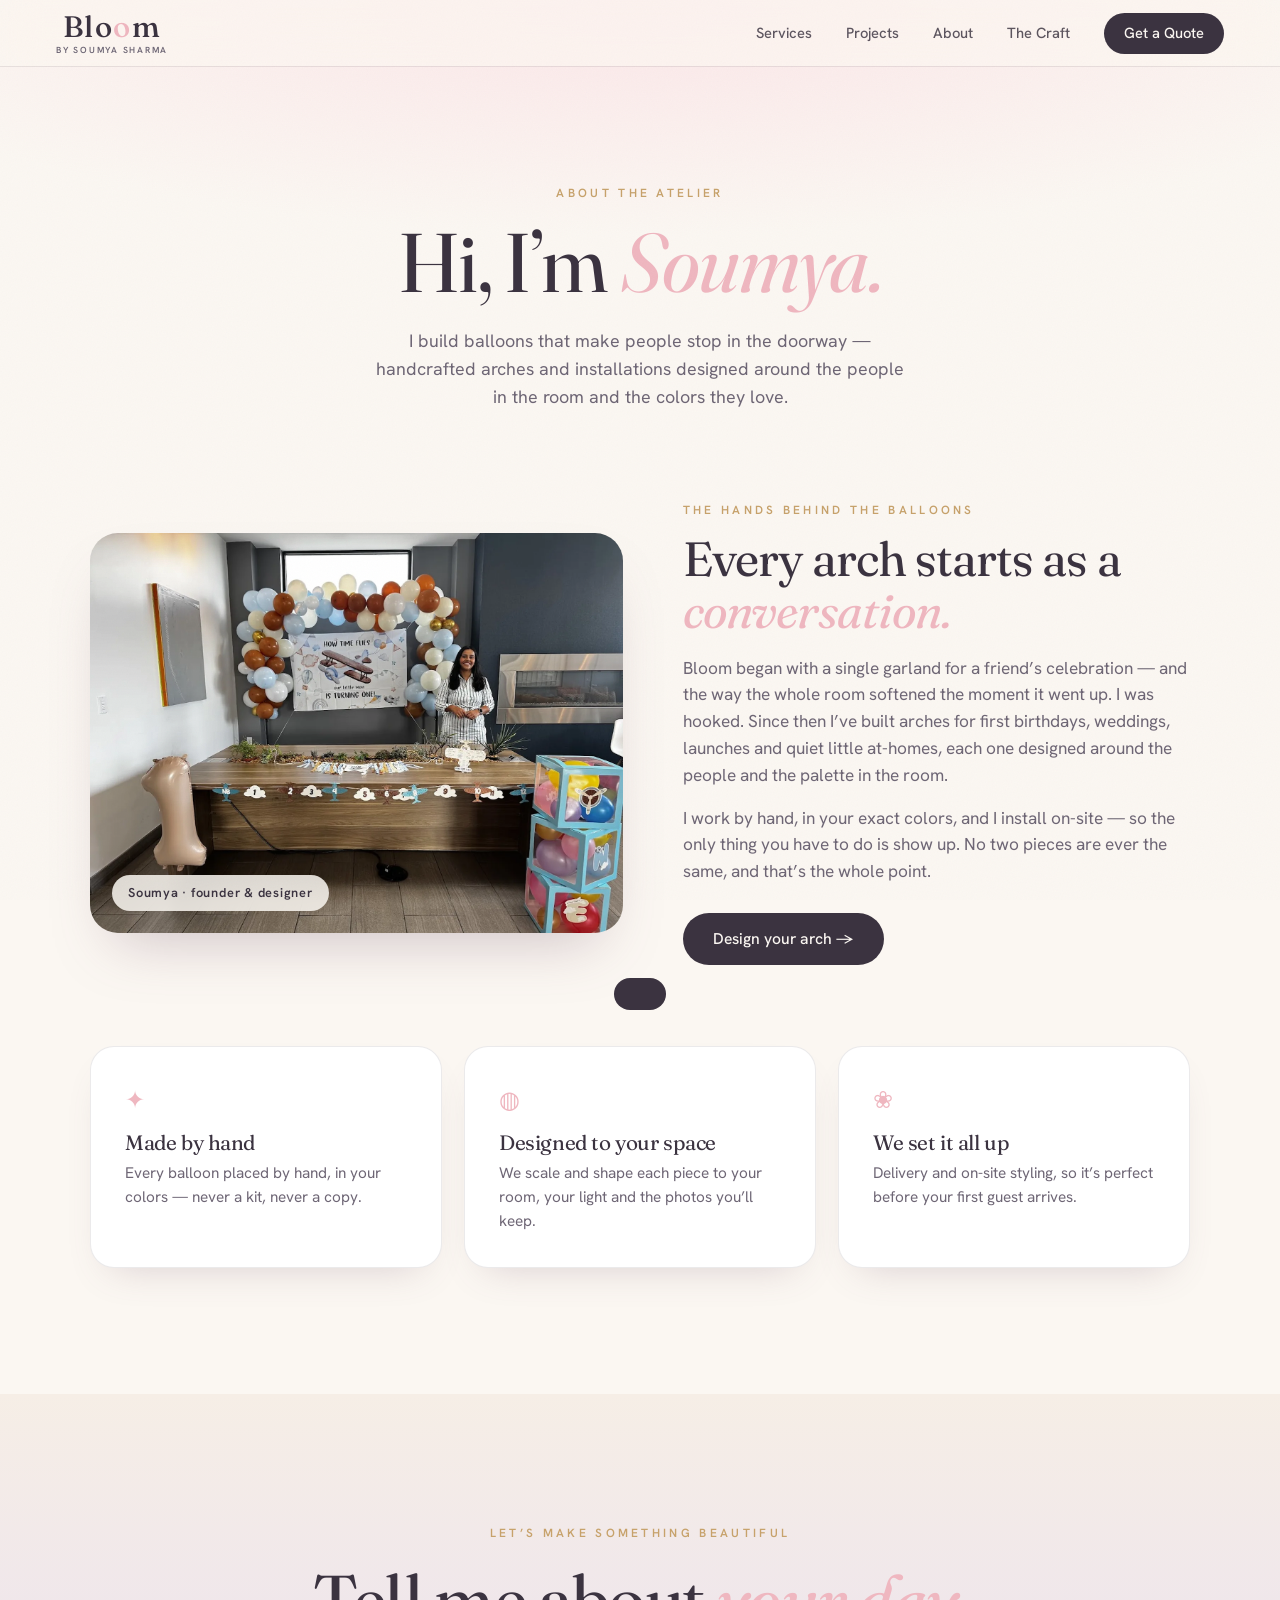
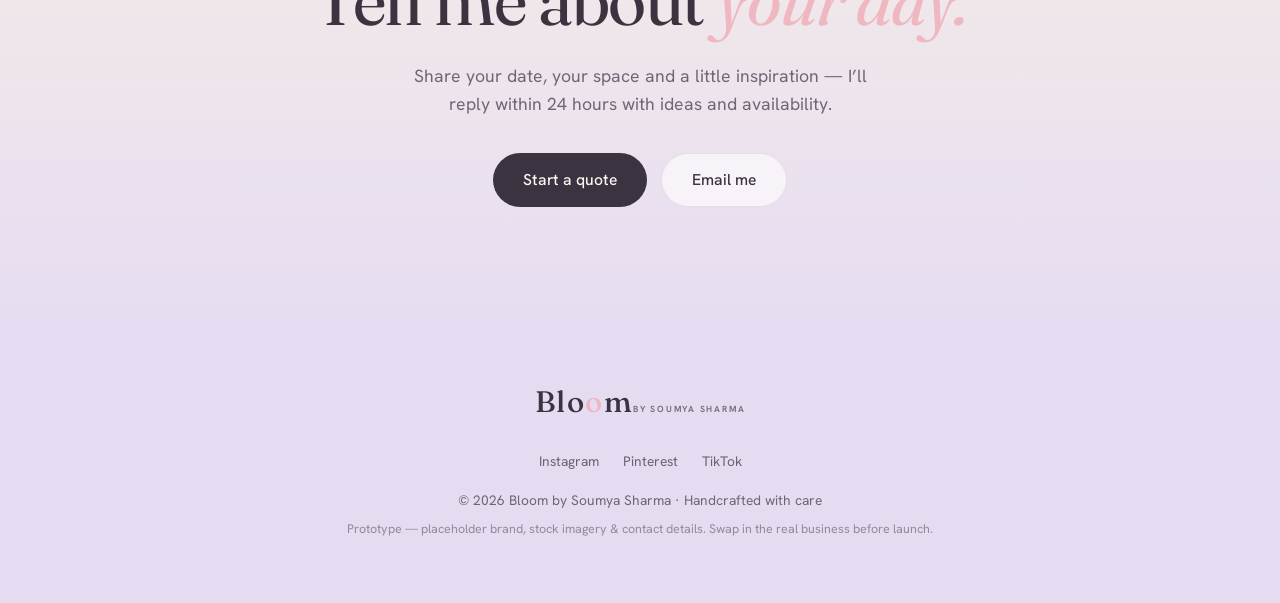
==== about.html @ 3f597135 "Add About page (founder photo + card layout, on-theme); nav About link; stronger Craft parallax Co-A" ====
<!DOCTYPE html>
<html lang="en">
<head>
<meta charset="UTF-8" />
<meta name="viewport" content="width=device-width, initial-scale=1.0" />
<title>About · Bloom by Soumya Sharma</title>
<meta name="description" content="Meet Soumya Sharma — the hands behind Bloom. Bespoke balloon arches and installations, built by hand in your colors." />
<meta name="theme-color" content="#FBF7F2" />
<link rel="icon" href="data:image/svg+xml,%3Csvg xmlns='http://www.w3.org/2000/svg' viewBox='0 0 32 32'%3E%3Ccircle cx='16' cy='14' r='10' fill='%23EFB7C0'/%3E%3Crect x='15' y='22' width='2' height='8' rx='1' fill='%23C7A26B'/%3E%3C/svg%3E" />
<link rel="preconnect" href="https://fonts.googleapis.com">
<link rel="preconnect" href="https://fonts.gstatic.com" crossorigin>
<link href="https://fonts.googleapis.com/css2?family=Fraunces:ital,opsz,wght@0,9..144,300..600;1,9..144,300..400&family=Hanken+Grotesk:wght@300;400;500;600&display=swap" rel="stylesheet">
<link rel="stylesheet" href="css/styles.css">
</head>
<body>

<!-- NAV -->
<nav id="nav">
  <a href="index.html" class="logo" aria-label="Bloom by Soumya Sharma — home"><span class="mark">Blo<span class="ax">o</span>m</span><span class="by">by Soumya&nbsp;Sharma</span></a>
  <div class="nav-links" id="navLinks">
    <a href="index.html#services">Services</a>
    <a href="projects.html">Projects</a>
    <a href="about.html">About</a>
    <a href="index.html#story">The Craft</a>
    <a href="index.html#quote" class="nav-cta">Get a Quote</a>
  </div>
  <button class="menu-btn" id="menuBtn" aria-label="Menu" aria-controls="navLinks" aria-expanded="false">☰</button>
</nav>

<!-- PAGE HEADER -->
<section class="page-head">
  <div class="wrap">
    <span class="eyebrow reveal">About the atelier</span>
    <h1 class="reveal d1">Hi, I’m <em style="font-style:italic;color:var(--rose)">Soumya.</em></h1>
    <p class="reveal d2">I build balloons that make people stop in the doorway — handcrafted arches and installations designed around the people in the room and the colors they love.</p>
  </div>
</section>

<!-- FEATURE -->
<section class="section-pad" style="padding-top:clamp(20px,3vh,40px)">
  <div class="wrap">
    <div class="about-feature">
      <div class="about-photo reveal">
        <picture>
          <source type="image/webp" srcset="assets/img/about/founder.webp">
          <img src="assets/img/about/founder.jpg" alt="Soumya Sharma beside one of her balloon arch installations" loading="lazy" decoding="async">
        </picture>
        <span class="tag">Soumya · founder &amp; designer</span>
      </div>
      <div class="about-text reveal d1">
        <span class="eyebrow">The hands behind the balloons</span>
        <h2>Every arch starts as a <em>conversation.</em></h2>
        <p>Bloom began with a single garland for a friend’s celebration — and the way the whole room softened the moment it went up. I was hooked. Since then I’ve built arches for first birthdays, weddings, launches and quiet little at-homes, each one designed around the people and the palette in the room.</p>
        <p>I work by hand, in your exact colors, and I install on-site — so the only thing you have to do is show up. No two pieces are ever the same, and that’s the whole point.</p>
        <a href="index.html#quote" class="btn btn-primary">Design your arch →</a>
      </div>
    </div>

    <div class="about-values">
      <article class="vcard reveal">
        <span class="ic">✦</span>
        <h4>Made by hand</h4>
        <p>Every balloon placed by hand, in your colors — never a kit, never a copy.</p>
      </article>
      <article class="vcard reveal d1">
        <span class="ic">◍</span>
        <h4>Designed to your space</h4>
        <p>We scale and shape each piece to your room, your light and the photos you’ll keep.</p>
      </article>
      <article class="vcard reveal d2">
        <span class="ic">❀</span>
        <h4>We set it all up</h4>
        <p>Delivery and on-site styling, so it’s perfect before your first guest arrives.</p>
      </article>
    </div>
  </div>
</section>

<!-- CONTACT -->
<section class="section-pad contact" id="contact">
  <div class="wrap reveal">
    <span class="eyebrow">Let’s make something beautiful</span>
    <h2 style="margin-top:18px">Tell me about <em>your day.</em></h2>
    <p>Share your date, your space and a little inspiration — I’ll reply within 24 hours with ideas and availability.</p>
    <div class="hero-btns" style="justify-content:center">
      <a href="index.html#quote" class="btn btn-primary">Start a quote</a>
      <a href="mailto:hello@bloomballoons.example" class="btn btn-ghost">Email me</a>
    </div>
  </div>
</section>

<footer>
  <div class="wrap">
    <a href="index.html" class="logo" style="justify-content:center"><span class="mark">Blo<span class="ax">o</span>m</span><span class="by">by Soumya&nbsp;Sharma</span></a>
    <div class="social">
      <a href="#" rel="nofollow">Instagram</a><a href="#" rel="nofollow">Pinterest</a><a href="#" rel="nofollow">TikTok</a>
    </div>
    <p>© 2026 Bloom by Soumya Sharma · Handcrafted with care</p>
    <p class="proto">Prototype — placeholder brand, stock imagery &amp; contact details. Swap in the real business before launch.</p>
  </div>
</footer>

<div class="toast" id="toast" role="status" aria-live="polite"></div>

<script src="js/reveal.js" defer></script>
</body>
</html>
---- css/styles.css ----
/* =====================================================================
   BLOOM · Balloon Atelier — design prototype
   Tokens per build spec §4. Hero = Option A discrete-cutout parallax.
   ===================================================================== */
:root{
  /* surfaces */
  --cream:#FBF7F2; --cream-2:#F6EEE6;
  /* pastels */
  --blush:#F6D4D8; --blush-soft:#FBE6E8; --peach:#FBE0CF; --lav:#E6DCF2;
  --mint:#D8EEE2; --sky:#D9E8F3; --butter:#FBEFCB; --rose:#EFB7C0;
  --sage:#C7DDC9; --lilac:#CDBEE6; --coral:#F4B8A1; --dusty:#B8CBD9;
  /* ink + accent */
  --ink:#3B3340; --ink-soft:#6E6675; --gold:#C7A26B; --gold-soft:#E4CFA8;
  --line:rgba(59,51,64,.10);
  --shadow:0 30px 60px -25px rgba(120,90,110,.35);
  --shadow-soft:0 18px 40px -22px rgba(120,90,110,.30);
  --maxw:1180px;
  --serif:"Fraunces",Georgia,serif;
  --sans:"Hanken Grotesk",-apple-system,system-ui,sans-serif;
  --ease:cubic-bezier(.2,.8,.2,1);
}
*{margin:0;padding:0;box-sizing:border-box}
html{scroll-behavior:smooth;scroll-padding-top:84px}
body{
  font-family:var(--sans);color:var(--ink);background:var(--cream);
  -webkit-font-smoothing:antialiased;overflow-x:hidden;line-height:1.55;
}
::selection{background:var(--rose);color:#fff}

/* slim, elegant scrollbars (fixes the chunky default bar in the modal) */
*{scrollbar-width:thin;scrollbar-color:rgba(120,90,110,.3) transparent}
::-webkit-scrollbar{width:9px;height:9px}
::-webkit-scrollbar-track{background:transparent}
::-webkit-scrollbar-thumb{background:rgba(120,90,110,.26);border-radius:100px;border:2px solid transparent;background-clip:content-box}
::-webkit-scrollbar-thumb:hover{background:rgba(120,90,110,.44);background-clip:content-box;border:2px solid transparent}
img{max-width:100%;display:block}
a{color:inherit}
:focus-visible{outline:2px solid var(--rose);outline-offset:3px;border-radius:4px}

/* film grain for premium depth */
body::before{
  content:"";position:fixed;inset:0;pointer-events:none;z-index:9999;
  opacity:.035;mix-blend-mode:multiply;
  background-image:url("data:image/svg+xml,%3Csvg xmlns='http://www.w3.org/2000/svg' width='120' height='120'%3E%3Cfilter id='n'%3E%3CfeTurbulence type='fractalNoise' baseFrequency='.8' numOctaves='2'/%3E%3C/filter%3E%3Crect width='100%25' height='100%25' filter='url(%23n)'/%3E%3C/svg%3E");
}

h1,h2,h3,h4{font-family:var(--serif);font-weight:400;letter-spacing:-.02em;line-height:1.04;font-optical-sizing:auto}
.eyebrow{font-family:var(--sans);font-weight:600;font-size:.74rem;letter-spacing:.28em;text-transform:uppercase;color:var(--gold)}
.serif-italic{font-style:italic;font-weight:300}
em{font-style:italic}

/* ---------- NAV ---------- */
nav{
  position:fixed;top:0;left:0;right:0;z-index:100;
  display:flex;align-items:center;justify-content:space-between;
  padding:18px clamp(20px,5vw,56px);
  transition:background .5s var(--ease),backdrop-filter .5s var(--ease),padding .5s var(--ease),box-shadow .5s var(--ease);
}
nav.scrolled{
  background:rgba(251,247,242,.72);
  backdrop-filter:saturate(150%) blur(18px);-webkit-backdrop-filter:saturate(150%) blur(18px);
  box-shadow:0 1px 0 var(--line);padding:12px clamp(20px,5vw,56px);
}
.logo{text-decoration:none;color:var(--ink);display:inline-flex;flex-direction:column;align-items:center;line-height:1;gap:4px}
.logo .mark{font-family:var(--serif);font-size:1.85rem;letter-spacing:.05em;font-weight:500;color:inherit}
.logo .mark .ax{color:var(--rose)}
.logo .by{font-family:var(--sans);font-size:.55rem;letter-spacing:.2em;text-transform:uppercase;color:var(--ink-soft);font-weight:600;white-space:nowrap}
.nav-links{display:flex;gap:34px;align-items:center}
.nav-links a{text-decoration:none;color:var(--ink);font-size:.92rem;font-weight:500;opacity:.82;position:relative;transition:opacity .3s}
.nav-links a:not(.nav-cta)::after{content:"";position:absolute;left:0;bottom:-5px;height:1px;width:0;background:var(--rose);transition:width .35s var(--ease)}
.nav-links a:hover{opacity:1}
.nav-links a:not(.nav-cta):hover::after{width:100%}
.nav-cta{background:var(--ink);color:var(--cream)!important;padding:9px 20px;border-radius:100px;font-size:.88rem;opacity:1!important;transition:background .3s,color .3s,transform .3s}
.nav-cta:hover{background:var(--rose);transform:translateY(-2px)}
.menu-btn{display:none;background:none;border:none;font-size:1.5rem;color:var(--ink);cursor:pointer;line-height:1}
/* light nav over the photo hero */
nav.over-hero:not(.scrolled) .logo{color:#fff}
nav.over-hero:not(.scrolled) .logo .by{color:rgba(255,255,255,.72)}
nav.over-hero:not(.scrolled) .nav-links a{color:#fff}
nav.over-hero:not(.scrolled) .nav-cta{background:#fff;color:var(--ink)!important}
nav.over-hero:not(.scrolled) .nav-cta:hover{background:var(--rose);color:#fff!important}
nav.over-hero:not(.scrolled) .menu-btn{color:#fff}

/* ---------- BUTTONS ---------- */
.btn{
  font-family:var(--sans);font-weight:500;font-size:.98rem;cursor:pointer;border:none;
  padding:14px 30px;border-radius:100px;text-decoration:none;display:inline-flex;align-items:center;gap:9px;
  transition:transform .35s var(--ease),box-shadow .35s,background .3s,color .3s;
}
.btn-primary{background:var(--ink);color:var(--cream)}
.btn-primary:hover{background:var(--rose);color:#fff;transform:translateY(-3px);box-shadow:var(--shadow-soft)}
.btn-ghost{background:rgba(255,255,255,.6);color:var(--ink);border:1px solid var(--line);backdrop-filter:blur(6px)}
.btn-ghost:hover{background:#fff;transform:translateY(-3px);box-shadow:var(--shadow-soft)}
.btn:disabled{opacity:.5;cursor:not-allowed}

/* ---------- HERO (one arch scene → backdrop + soft foreground frame) ---------- */
.hero{
  position:relative;height:100svh;min-height:660px;overflow:hidden;isolation:isolate;
  display:flex;align-items:center;justify-content:center;text-align:center;background:#1c1622;
}
.hero-canvas{position:absolute;inset:0;width:100%;height:100%;display:block;z-index:1}
.plane,.layer{position:absolute;will-change:transform;pointer-events:none}
.plane{inset:0}
.plane img{position:absolute;inset:0;width:100%;height:100%;object-fit:cover;object-position:center 42%}
.plane.back{z-index:1}
.plane.back img{transform:scale(1.1);animation:planeIn 2s var(--ease) both}
@keyframes planeIn{from{opacity:0;transform:scale(1.22)}to{opacity:1;transform:scale(1.1)}}
.hero-scrim{position:absolute;inset:0;z-index:2;pointer-events:none;
  background:
    radial-gradient(78% 66% at 50% 44%,rgba(18,11,18,.64) 0%,rgba(18,11,18,.34) 44%,transparent 72%),
    linear-gradient(180deg,rgba(18,11,18,.46) 0%,transparent 26%,transparent 50%,rgba(18,11,18,.6) 100%);
}
.hero-content{position:relative;z-index:4;color:#fff;max-width:960px;padding:0 24px;will-change:transform}
.hero .eyebrow{display:block;margin-bottom:22px;color:#F2D7AE;opacity:0;animation:rise 1s .55s forwards}
.hero h1{font-size:clamp(3rem,9vw,7rem);line-height:.95;margin-bottom:24px;color:#fff;text-shadow:0 10px 52px rgba(0,0,0,.55)}
.hero h1 .l{display:inline-block;opacity:0;transform:translateY(36px);animation:rise 1.15s forwards}
.hero-content p{font-size:clamp(1.05rem,1.6vw,1.32rem);color:rgba(255,255,255,.94);max-width:46ch;margin:0 auto 34px;text-shadow:0 2px 24px rgba(0,0,0,.55);opacity:0;animation:rise 1s 1.1s forwards}
.hero-btns{display:flex;gap:14px;justify-content:center;flex-wrap:wrap;opacity:0;animation:rise 1s 1.3s forwards}
.hero .btn-primary{background:#fff;color:var(--ink)}
.hero .btn-primary:hover{background:var(--rose);color:#fff;transform:translateY(-3px);box-shadow:0 16px 34px -12px rgba(0,0,0,.55)}
.hero .btn-ghost{background:rgba(255,255,255,.14);color:#fff;border:1px solid rgba(255,255,255,.55)}
.hero .btn-ghost:hover{background:rgba(255,255,255,.26);transform:translateY(-3px)}
@keyframes rise{to{opacity:1;transform:none}}
.scroll-cue{position:absolute;bottom:26px;left:calc(50% + .13em);transform:translateX(-50%);z-index:6;
  font-size:.7rem;letter-spacing:.26em;text-transform:uppercase;color:rgba(255,255,255,.85);
  display:flex;flex-direction:column;align-items:center;gap:10px;opacity:0;animation:rise 1s 1.6s forwards}
.scroll-cue .dot{width:1px;height:44px;background:linear-gradient(rgba(255,255,255,.85),transparent);animation:cue 1.9s infinite}
@keyframes cue{0%{transform:scaleY(0);transform-origin:top}45%{transform:scaleY(1);transform-origin:top}55%{transform:scaleY(1);transform-origin:bottom}100%{transform:scaleY(0);transform-origin:bottom}}

/* ---------- GENERIC SECTION ---------- */
section{position:relative}
.wrap{max-width:var(--maxw);margin:0 auto;padding:0 clamp(20px,5vw,40px)}
.section-pad{padding:clamp(90px,14vh,170px) 0}
.reveal{opacity:0;transform:translateY(40px);transition:opacity 1s var(--ease),transform 1s var(--ease)}
.reveal.in{opacity:1;transform:none}
.reveal.d1{transition-delay:.1s}.reveal.d2{transition-delay:.2s}.reveal.d3{transition-delay:.3s}.reveal.d4{transition-delay:.4s}
.sec-head{display:flex;align-items:flex-end;justify-content:space-between;gap:30px;margin-bottom:54px;flex-wrap:wrap}
.sec-head h2{font-size:clamp(2rem,5vw,3.6rem)}
.sec-head p{color:var(--ink-soft);max-width:40ch}

/* ---------- STORY INTRO ---------- */
.intro{text-align:center}
.intro .eyebrow{margin-bottom:22px}
.intro h2{font-size:clamp(1.9rem,4.6vw,3.6rem);max-width:19ch;margin:0 auto;line-height:1.08}
.intro h2 em{color:var(--rose)}
.intro p{margin:32px auto 0;max-width:56ch;color:var(--ink-soft);font-size:1.12rem}

/* ---------- SERVICES ---------- */
.services-grid{display:grid;grid-template-columns:repeat(12,1fr);gap:22px}
.card{
  position:relative;border-radius:28px;overflow:hidden;padding:36px;min-height:380px;
  display:flex;flex-direction:column;justify-content:flex-end;color:#fff;isolation:isolate;
  box-shadow:var(--shadow-soft);transition:transform .55s var(--ease),box-shadow .55s;
}
.card:hover{transform:translateY(-8px);box-shadow:var(--shadow)}
.card-img{position:absolute;inset:0;z-index:-2}
.card-img img{width:100%;height:100%;object-fit:cover;transition:transform .9s var(--ease)}
.card:hover .card-img img{transform:scale(1.06)}
.card::after{content:"";position:absolute;inset:0;z-index:-1;
  background:linear-gradient(0deg,rgba(40,28,42,.74) 0%,rgba(40,28,42,.18) 48%,rgba(40,28,42,.04) 100%)}
.card .badge{position:absolute;top:20px;left:20px;font-size:.68rem;letter-spacing:.18em;text-transform:uppercase;
  background:rgba(255,255,255,.82);color:var(--ink);padding:6px 13px;border-radius:100px;backdrop-filter:blur(6px);font-weight:600}
.card h3{font-size:1.85rem;margin-bottom:8px;color:#fff}
.card p{color:rgba(255,255,255,.9);font-size:.96rem;max-width:34ch}
.card .price{margin-top:16px;font-family:var(--serif);font-size:1.08rem;color:#fff}
.span-7{grid-column:span 7}.span-5{grid-column:span 5}.span-6{grid-column:span 6}.span-4{grid-column:span 4}
.card.soon .card-img img{filter:saturate(.55) brightness(.9)}
.card.soon::after{background:linear-gradient(0deg,rgba(40,28,42,.82),rgba(40,28,42,.45))}
.card.soon .badge{background:var(--ink);color:var(--cream)}

/* ---------- THE CRAFT (parallax story band) ---------- */
.story{position:relative;min-height:96vh;display:flex;align-items:center;justify-content:center;
  text-align:center;overflow:hidden;color:#fff;isolation:isolate}
.story-bg{position:absolute;inset:-32% 0;z-index:-2;will-change:transform}
.story-bg img{width:100%;height:100%;object-fit:cover;object-position:center 40%}
.story::after{content:"";position:absolute;inset:0;z-index:-1;
  background:radial-gradient(110% 90% at 50% 50%,rgba(34,22,34,.34),rgba(34,22,34,.5) 70%,rgba(34,22,34,.62))}
.story-inner{position:relative;max-width:760px;padding:clamp(90px,16vh,180px) 24px}
.story-inner h2{font-size:clamp(2.1rem,6vw,4.6rem);line-height:1.05;text-shadow:0 6px 40px rgba(0,0,0,.4)}
.story-inner h2 em{color:var(--blush)}
.story-inner p{margin-top:24px;color:rgba(255,255,255,.9);font-size:1.16rem;text-shadow:0 2px 18px rgba(0,0,0,.35);max-width:54ch;margin-left:auto;margin-right:auto}

/* ---------- PROJECTS ---------- */
.projects{background:linear-gradient(180deg,var(--cream) 0%,var(--cream-2) 100%)}
.proj-grid{display:grid;grid-template-columns:repeat(2,1fr);gap:26px;margin-top:54px}
.proj-grid.three{grid-template-columns:repeat(3,1fr)}
.proj{position:relative;border-radius:26px;overflow:hidden;cursor:pointer;aspect-ratio:4/3;
  box-shadow:var(--shadow-soft);transition:transform .55s var(--ease),box-shadow .55s;border:none;background:none;padding:0;width:100%;text-align:left;font-family:inherit}
.proj:hover{transform:translateY(-6px);box-shadow:var(--shadow)}
.proj-img{position:absolute;inset:0}
.proj-img img{width:100%;height:100%;object-fit:cover;transition:transform .9s var(--ease)}
.proj:hover .proj-img img{transform:scale(1.07)}
.proj-overlay{position:absolute;inset:0;display:flex;flex-direction:column;justify-content:flex-end;padding:30px;
  background:linear-gradient(0deg,rgba(40,28,42,.62) 0%,rgba(40,28,42,.05) 55%,transparent 80%);color:#fff;z-index:2}
.proj-overlay .k{font-size:.7rem;letter-spacing:.2em;text-transform:uppercase;opacity:.88;margin-bottom:8px}
.proj-overlay h3{font-size:1.65rem;color:#fff}
.proj-overlay .swatch-row{display:flex;gap:6px;margin-top:12px}
.proj-overlay .swatch-row i{width:15px;height:15px;border-radius:50%;box-shadow:0 0 0 1px rgba(255,255,255,.5)}
.proj-overlay .open{margin-top:14px;font-size:.84rem;opacity:0;transform:translateY(8px);transition:.4s;display:flex;align-items:center;gap:7px}
.proj:hover .proj-overlay .open,.proj:focus-visible .proj-overlay .open{opacity:.96;transform:none}

/* project modal */
.modal-bg{position:fixed;inset:0;background:rgba(40,28,42,.5);backdrop-filter:blur(8px);z-index:200;
  display:flex;align-items:center;justify-content:center;padding:24px;opacity:0;pointer-events:none;transition:opacity .4s}
.modal-bg.open{opacity:1;pointer-events:auto}
.modal{background:var(--cream);border-radius:30px;max-width:880px;width:100%;max-height:90vh;overflow:hidden;
  transform:translateY(30px) scale(.98);transition:transform .5s var(--ease);box-shadow:var(--shadow)}
.modal-bg.open .modal{transform:none}
.modal-scroll{max-height:90vh;overflow-y:auto}
.modal-hero{height:320px;position:relative;overflow:hidden}
.modal-hero img{width:100%;height:100%;object-fit:cover}
.modal-close{position:absolute;top:18px;right:18px;background:rgba(255,255,255,.88);border:none;width:42px;height:42px;
  border-radius:50%;cursor:pointer;font-size:1.1rem;z-index:3;display:flex;align-items:center;justify-content:center;box-shadow:var(--shadow-soft)}
.modal-body{padding:38px clamp(28px,5vw,52px) 48px}
.modal-body .eyebrow{display:block;margin-bottom:14px}
.modal-body h2{font-size:clamp(2rem,4vw,3rem);margin-bottom:18px}
.modal-body p{color:var(--ink-soft);font-size:1.05rem;margin-bottom:16px}
.modal-stats{display:flex;gap:36px;flex-wrap:wrap;margin:28px 0;padding:24px 0;border-top:1px solid var(--line);border-bottom:1px solid var(--line)}
.modal-stats .s span{display:block;font-family:var(--serif);font-size:1.7rem;color:var(--rose)}
.modal-stats .s small{color:var(--ink-soft);font-size:.82rem;letter-spacing:.05em}
.modal-palette{display:flex;gap:8px;align-items:center;margin-bottom:26px}
.modal-palette i{width:22px;height:22px;border-radius:50%;box-shadow:0 0 0 1px var(--line)}

/* ---------- QUOTE BUILDER ---------- */
.quote{background:radial-gradient(120% 90% at 100% 0%,var(--blush-soft) 0%,transparent 50%),var(--cream)}
.quote-grid{display:grid;grid-template-columns:1.4fr 1fr;gap:40px;margin-top:54px;align-items:start}
.builder{display:flex;flex-direction:column;gap:32px}
.field-label{font-family:var(--sans);font-weight:600;font-size:.78rem;letter-spacing:.18em;text-transform:uppercase;color:var(--ink-soft);margin-bottom:16px;display:flex;align-items:center;gap:10px}
.field-label .n{width:22px;height:22px;border-radius:50%;background:var(--ink);color:var(--cream);font-family:var(--serif);font-size:.8rem;display:flex;align-items:center;justify-content:center;letter-spacing:0;flex:none}
.field-label .sub{font-weight:400;letter-spacing:0;text-transform:none;color:var(--ink-soft)}
.service-opts{display:grid;grid-template-columns:1fr 1fr;gap:14px}
.opt{border:1.5px solid var(--line);border-radius:20px;padding:22px;cursor:pointer;background:#fff;transition:border-color .3s,transform .3s,box-shadow .3s;position:relative;text-align:left;font-family:inherit}
.opt:hover{transform:translateY(-3px);box-shadow:var(--shadow-soft)}
.opt.active{border-color:var(--rose);box-shadow:0 0 0 3px var(--blush-soft)}
.opt.disabled{cursor:not-allowed;opacity:.62;background:var(--cream-2)}
.opt.disabled:hover{transform:none;box-shadow:none}
.opt h4{font-size:1.25rem;margin-bottom:6px}
.opt p{font-size:.85rem;color:var(--ink-soft)}
.opt .soon-tag{position:absolute;top:14px;right:14px;font-size:.6rem;letter-spacing:.16em;text-transform:uppercase;background:var(--ink);color:var(--cream);padding:4px 9px;border-radius:100px;font-weight:600}
.design-row{display:grid;grid-template-columns:repeat(4,1fr);gap:12px}
.chip{border:1.5px solid var(--line);border-radius:18px;padding:14px 10px;text-align:center;cursor:pointer;background:#fff;transition:.3s;font-family:inherit}
.chip:hover{transform:translateY(-3px);box-shadow:var(--shadow-soft)}
.chip.active{border-color:var(--rose);box-shadow:0 0 0 3px var(--blush-soft)}
.chip svg{width:100%;height:56px}
.chip span{font-size:.82rem;font-weight:500;display:block;margin-top:6px}
.size-row{display:grid;grid-template-columns:repeat(3,1fr);gap:12px}
.swatches{display:flex;flex-wrap:wrap;gap:12px}
.sw{width:46px;height:46px;border-radius:50%;cursor:pointer;border:2px solid #fff;box-shadow:0 0 0 1px var(--line);position:relative;transition:transform .25s}
.sw:hover{transform:scale(1.12)}
.sw.sel{box-shadow:0 0 0 2px var(--rose),0 0 0 5px var(--blush-soft);transform:scale(1.08)}
.sw .check{position:absolute;inset:0;display:flex;align-items:center;justify-content:center;color:#fff;font-size:1.05rem;opacity:0;text-shadow:0 1px 2px rgba(0,0,0,.3)}
.sw.sel .check{opacity:1}
.hint{font-size:.84rem;color:var(--ink-soft);margin-top:12px}
.contact-fields{display:grid;grid-template-columns:1fr 1fr;gap:14px}
.contact-fields .full{grid-column:1/-1}
.fld{display:flex;flex-direction:column;gap:7px}
.fld label{font-size:.78rem;font-weight:600;letter-spacing:.04em;color:var(--ink-soft)}
.fld input{font-family:inherit;font-size:.96rem;padding:13px 16px;border:1.5px solid var(--line);border-radius:14px;background:#fff;color:var(--ink);transition:border-color .3s}
.fld input:focus{outline:none;border-color:var(--rose)}
/* summary card */
.summary{position:sticky;top:100px;background:#fff;border-radius:26px;padding:34px;box-shadow:var(--shadow);border:1px solid rgba(255,255,255,.6)}
.summary h3{font-size:1.5rem;margin-bottom:6px}
.summary .sub{color:var(--ink-soft);font-size:.9rem;margin-bottom:24px}
.line-item{display:flex;justify-content:space-between;align-items:baseline;gap:14px;padding:13px 0;border-bottom:1px dashed var(--line);font-size:.95rem}
.line-item .lbl{color:var(--ink-soft)}
.line-item .val{font-weight:500;text-align:right}
.colordots{display:flex;gap:5px;flex-wrap:wrap;justify-content:flex-end}
.colordots i{width:14px;height:14px;border-radius:50%;display:inline-block;box-shadow:0 0 0 1px var(--line)}
.total{display:flex;justify-content:space-between;align-items:baseline;margin-top:22px;padding-top:18px}
.total .lbl{font-family:var(--serif);font-size:1.2rem}
.total .amt{font-family:var(--serif);font-size:2.4rem;color:var(--rose);transition:transform .3s}
.total .amt.bump{transform:scale(1.13)}
.summary .btn{width:100%;justify-content:center;margin-top:22px}
.summary .note{font-size:.78rem;color:var(--ink-soft);text-align:center;margin-top:14px;line-height:1.5}

/* toast */
.toast{position:fixed;bottom:30px;left:50%;transform:translateX(-50%) translateY(140px);background:var(--ink);color:var(--cream);
  padding:16px 26px;border-radius:100px;z-index:300;box-shadow:var(--shadow);transition:transform .5s var(--ease);font-size:.95rem;max-width:90vw;text-align:center}
.toast.show{transform:translateX(-50%) translateY(0)}

/* ---------- CONTACT / FOOTER ---------- */
.contact{text-align:center;background:linear-gradient(180deg,var(--cream-2),var(--lav))}
.contact h2{font-size:clamp(2.2rem,6vw,4.4rem);line-height:1.04}
.contact h2 em{color:var(--rose)}
.contact p{color:var(--ink-soft);max-width:48ch;margin:26px auto 36px;font-size:1.1rem}
.contact-meta{display:flex;gap:30px;justify-content:center;flex-wrap:wrap;margin-top:40px;color:var(--ink-soft);font-size:.92rem}
.contact-meta a{color:var(--ink);text-decoration:none;border-bottom:1px solid var(--line);padding-bottom:2px;transition:color .3s,border-color .3s}
.contact-meta a:hover{color:var(--rose);border-color:var(--rose)}
footer{padding:54px 0 64px;text-align:center;color:var(--ink-soft);font-size:.86rem;background:var(--lav)}
footer .logo{font-size:1.3rem;display:inline-block;margin-bottom:16px}
footer .social{display:flex;gap:24px;justify-content:center;margin:18px 0}
footer .social a{color:var(--ink);text-decoration:none;opacity:.72}
footer .social a:hover{opacity:1;color:var(--rose)}
footer .proto{margin-top:8px;opacity:.7;font-size:.78rem}

/* ---------- PROJECTS PAGE HEADER ---------- */
.page-head{padding:clamp(130px,20vh,200px) 0 clamp(40px,7vh,70px);text-align:center;
  background:radial-gradient(120% 90% at 50% 0%,var(--blush-soft),transparent 55%),var(--cream)}
.page-head h1{font-size:clamp(2.8rem,8vw,5.2rem);margin:14px 0 0}
.page-head p{color:var(--ink-soft);max-width:54ch;margin:22px auto 0;font-size:1.12rem}

/* ---------- ABOUT ---------- */
.about-feature{display:grid;grid-template-columns:1.05fr 1fr;gap:clamp(28px,5vw,60px);align-items:center}
.about-photo{position:relative;border-radius:28px;overflow:hidden;box-shadow:var(--shadow);aspect-ratio:4/3}
.about-photo img{width:100%;height:100%;object-fit:cover}
.about-photo .tag{position:absolute;left:22px;bottom:22px;background:rgba(251,247,242,.86);backdrop-filter:blur(8px);
  padding:8px 16px;border-radius:100px;font-size:.8rem;font-weight:600;letter-spacing:.06em;color:var(--ink)}
.about-text .eyebrow{display:block;margin-bottom:14px}
.about-text h2{font-size:clamp(1.9rem,4vw,3rem);line-height:1.08;margin-bottom:18px}
.about-text h2 em{color:var(--rose)}
.about-text p{color:var(--ink-soft);font-size:1.08rem;margin-bottom:16px;max-width:54ch}
.about-text .btn{margin-top:12px}
.about-values{display:grid;grid-template-columns:repeat(3,1fr);gap:22px;margin-top:clamp(60px,9vh,110px)}
.vcard{background:#fff;border:1px solid var(--line);border-radius:24px;padding:34px;box-shadow:var(--shadow-soft);
  transition:transform .5s var(--ease),box-shadow .5s}
.vcard:hover{transform:translateY(-6px);box-shadow:var(--shadow)}
.vcard .ic{display:block;font-family:var(--serif);font-size:1.5rem;color:var(--rose);margin-bottom:14px}
.vcard h4{font-size:1.3rem;margin-bottom:8px}
.vcard p{color:var(--ink-soft);font-size:.96rem}
@media(max-width:900px){.about-feature{grid-template-columns:1fr}.about-values{grid-template-columns:1fr}}

/* ---------- RESPONSIVE ---------- */
@media(max-width:980px){
  .proj-grid.three{grid-template-columns:repeat(2,1fr)}
}
@media(max-width:900px){
  .nav-links{position:fixed;inset:0 0 0 auto;width:78%;max-width:330px;background:rgba(251,247,242,.97);
    backdrop-filter:blur(20px);flex-direction:column;justify-content:center;gap:28px;transform:translateX(100%);
    transition:transform .5s var(--ease);box-shadow:var(--shadow);z-index:90}
  .nav-links.open{transform:none}
  .nav-links a{font-size:1.3rem;color:var(--ink)!important}
  .nav-links .nav-cta{color:var(--cream)!important}
  .menu-btn{display:block;z-index:91}
  nav.over-hero:not(.scrolled) .nav-links a{color:var(--ink)}
  .hero h1{font-size:clamp(2.5rem,11vw,4rem)}
  .services-grid .card{grid-column:span 12!important;min-height:320px}
  .quote-grid{grid-template-columns:1fr}
  .summary{position:relative;top:0}
  .proj-grid,.proj-grid.three{grid-template-columns:1fr}
  .design-row{grid-template-columns:1fr 1fr}
  .service-opts{grid-template-columns:1fr}
  /* reduce hero layers on mobile */
  .layer.softer{display:none}
  .layer.soft{width:clamp(220px,52vw,360px)!important}
  .contact-fields{grid-template-columns:1fr}
}
@media(prefers-reduced-motion:reduce){
  *{animation:none!important;transition:none!important}
  html{scroll-behavior:auto}
  .reveal{opacity:1;transform:none}
  .hero .eyebrow,.hero h1 .l,.hero-content p,.hero-btns,.scroll-cue,.layer .rise-img{opacity:1;transform:none}
}
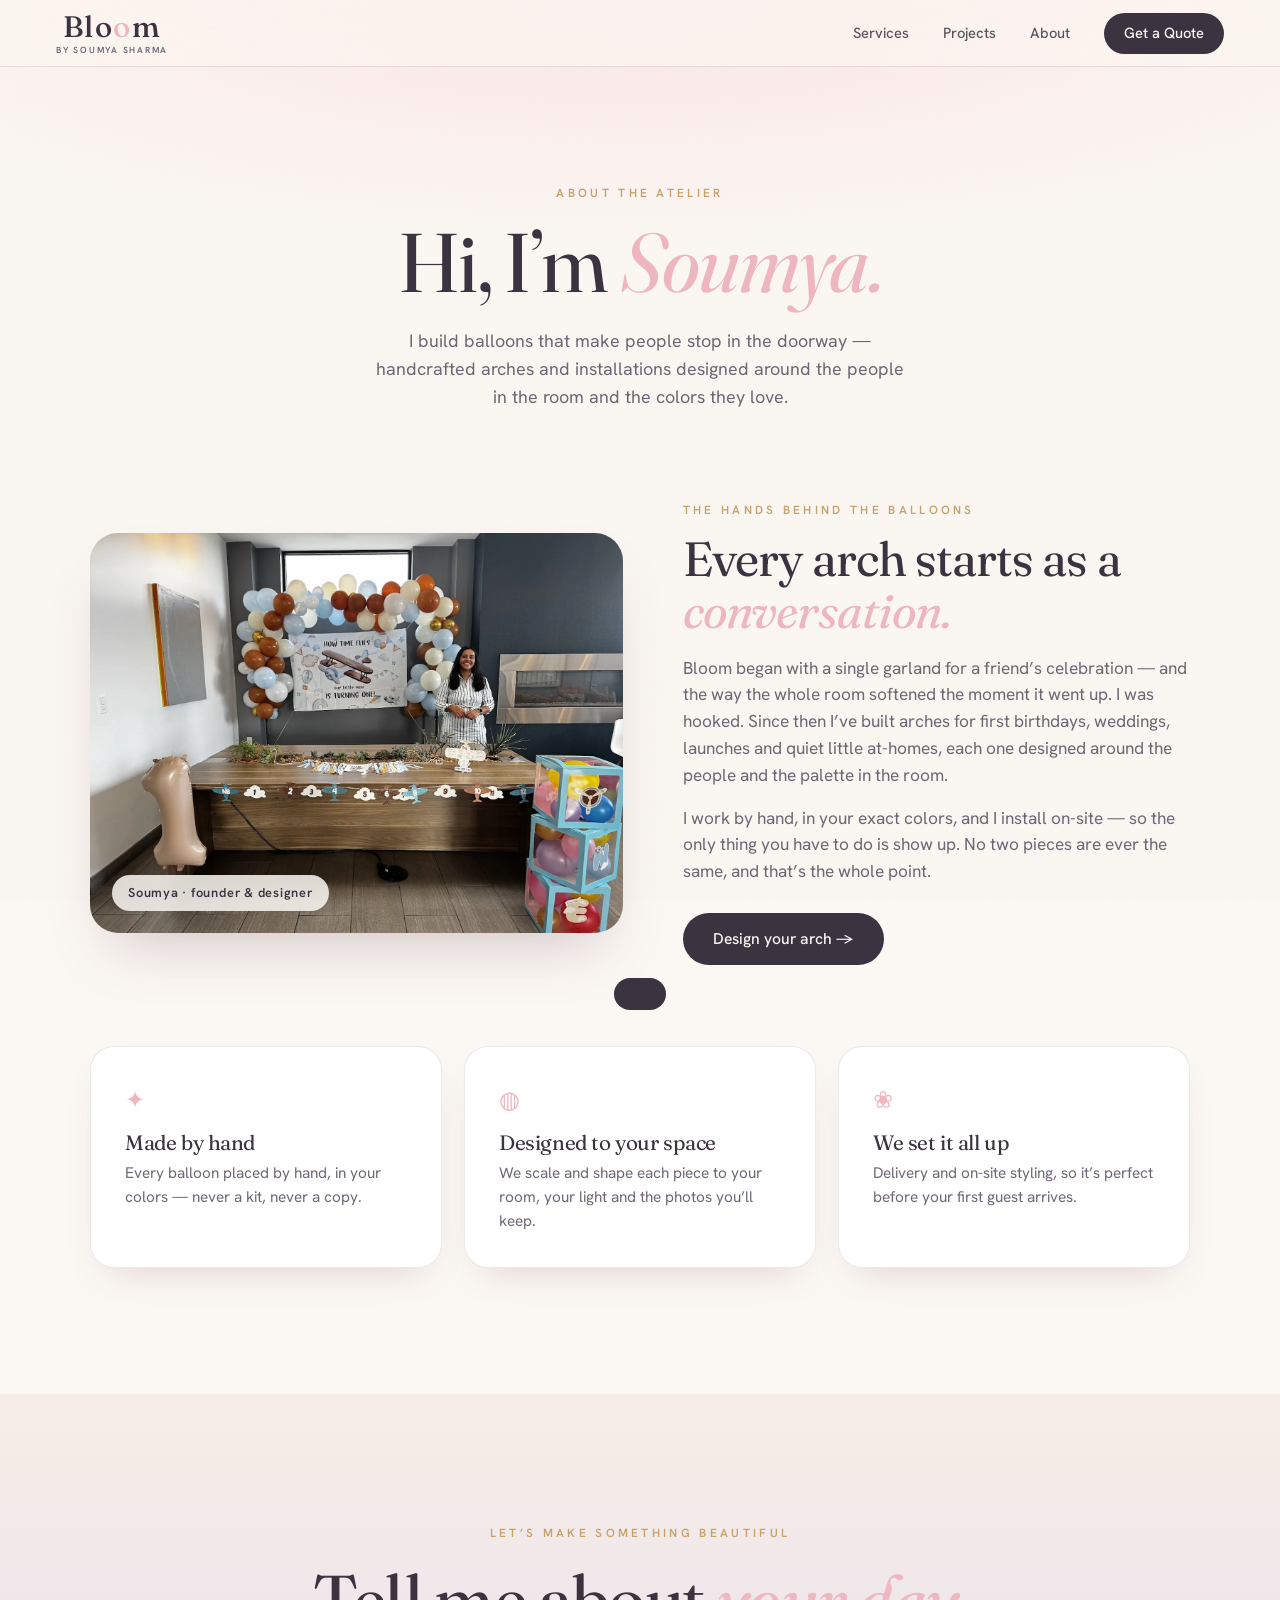
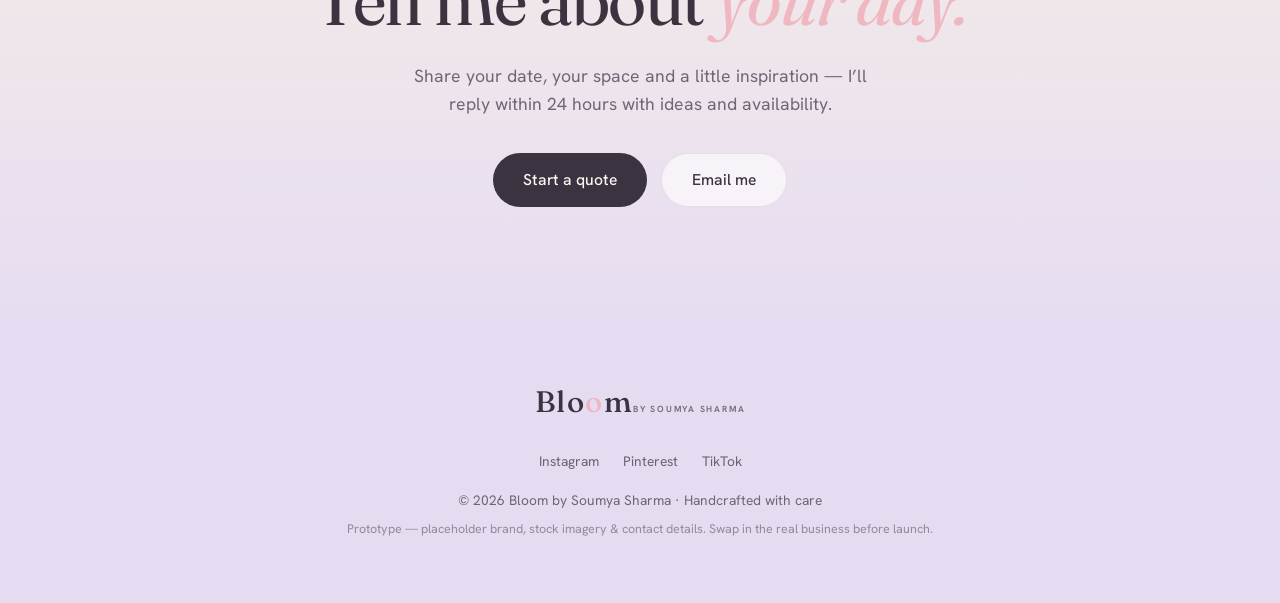
==== commit 64956f5c: "Remove The Craft from nav (keep section); nav: Services / Projects / About + Get a Quote Co-Authored" ====
--- a/about.html
+++ b/about.html
@@ -21,7 +21,6 @@
     <a href="index.html#services">Services</a>
     <a href="projects.html">Projects</a>
     <a href="about.html">About</a>
-    <a href="index.html#story">The Craft</a>
     <a href="index.html#quote" class="nav-cta">Get a Quote</a>
   </div>
   <button class="menu-btn" id="menuBtn" aria-label="Menu" aria-controls="navLinks" aria-expanded="false">☰</button>
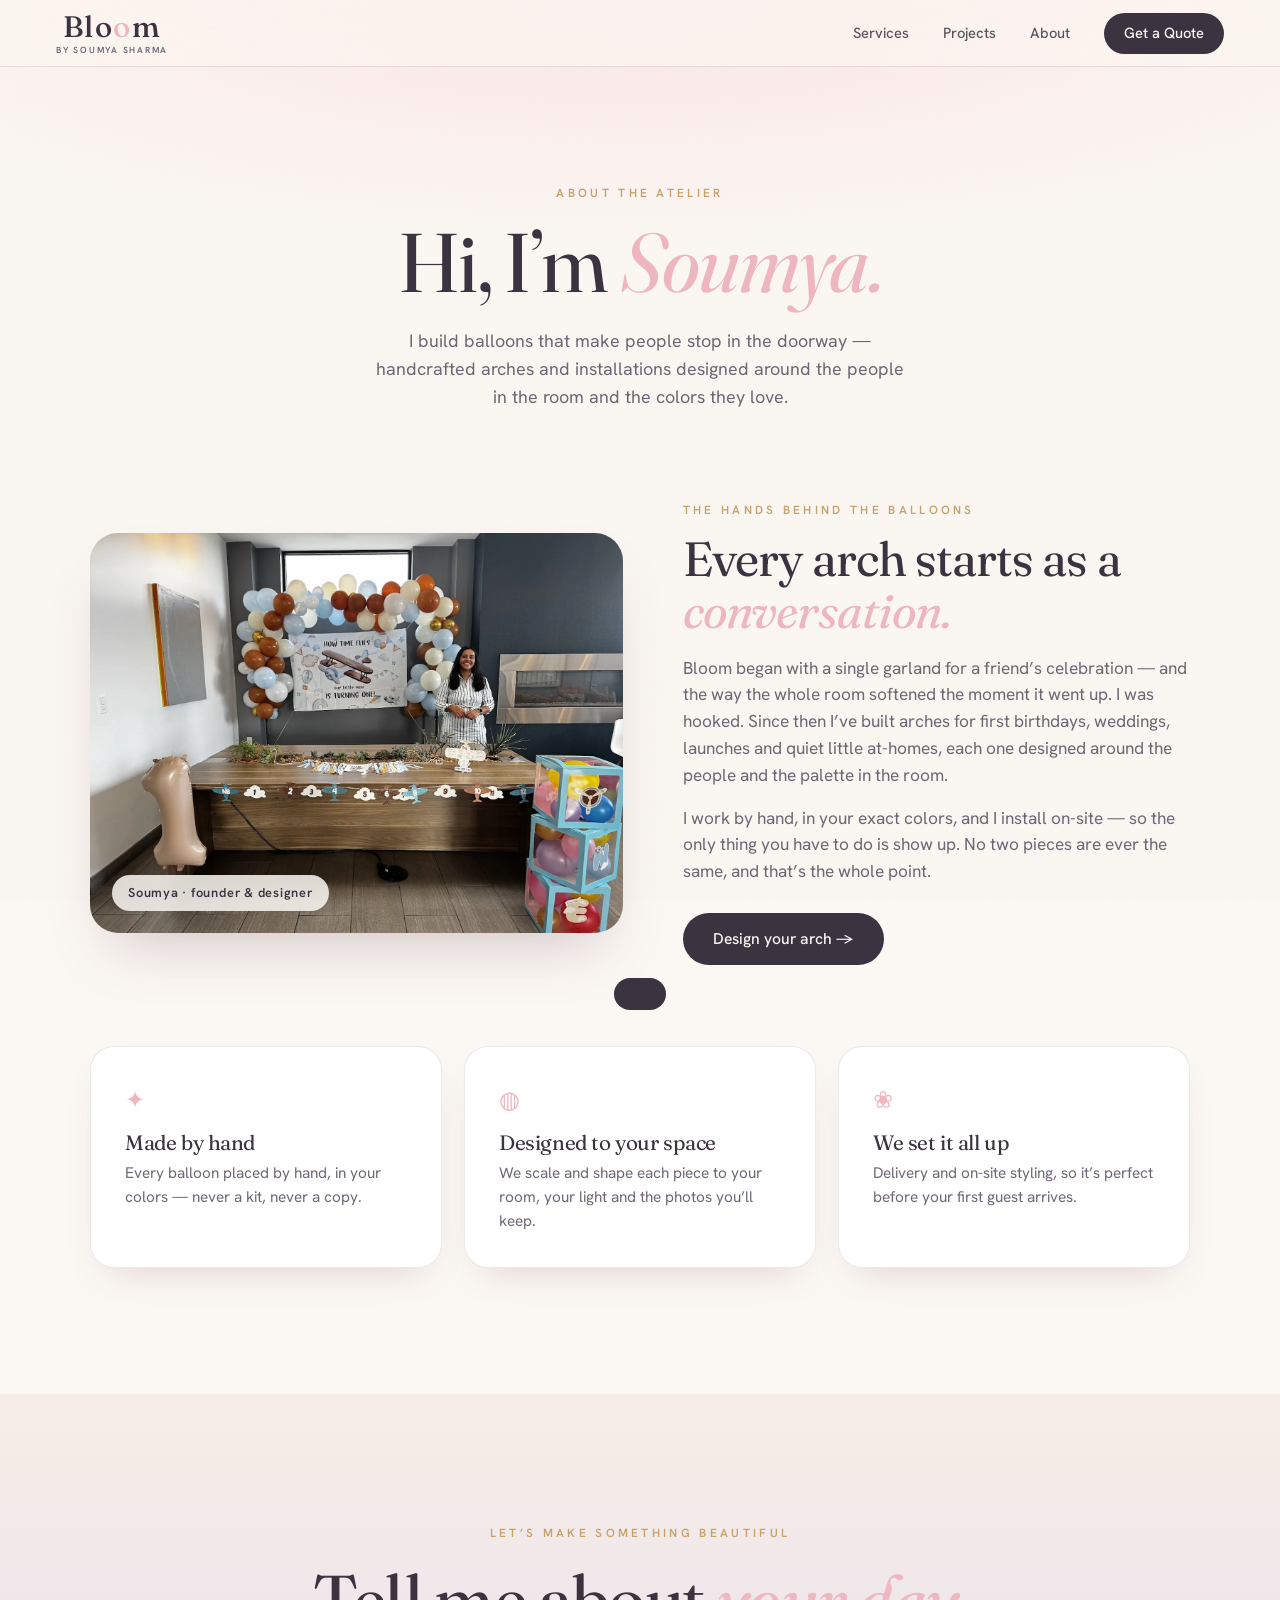
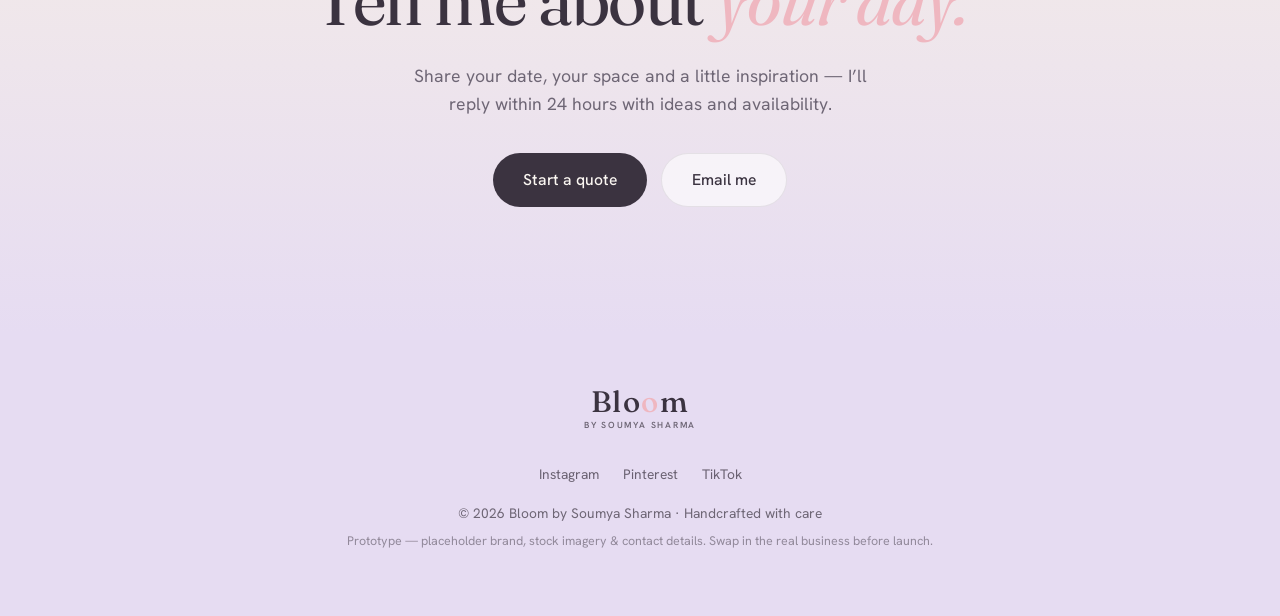
==== commit 09d640ec: "Footer logo: match nav column lockup (drop inline-block override); cache-bust v4 Co-Authored-By: Cla" ====
--- a/about.html
+++ b/about.html
@@ -10,7 +10,7 @@
 <link rel="preconnect" href="https://fonts.googleapis.com">
 <link rel="preconnect" href="https://fonts.gstatic.com" crossorigin>
 <link href="https://fonts.googleapis.com/css2?family=Fraunces:ital,opsz,wght@0,9..144,300..600;1,9..144,300..400&family=Hanken+Grotesk:wght@300;400;500;600&display=swap" rel="stylesheet">
-<link rel="stylesheet" href="css/styles.css">
+<link rel="stylesheet" href="css/styles.css?v=4">
 </head>
 <body>
 
@@ -101,6 +101,6 @@
 
 <div class="toast" id="toast" role="status" aria-live="polite"></div>
 
-<script src="js/reveal.js" defer></script>
+<script src="js/reveal.js?v=4" defer></script>
 </body>
 </html>
--- a/css/styles.css
+++ b/css/styles.css
@@ -287,7 +287,7 @@
 .contact-meta a{color:var(--ink);text-decoration:none;border-bottom:1px solid var(--line);padding-bottom:2px;transition:color .3s,border-color .3s}
 .contact-meta a:hover{color:var(--rose);border-color:var(--rose)}
 footer{padding:54px 0 64px;text-align:center;color:var(--ink-soft);font-size:.86rem;background:var(--lav)}
-footer .logo{font-size:1.3rem;display:inline-block;margin-bottom:16px}
+footer .logo{display:inline-flex;margin-bottom:16px}
 footer .social{display:flex;gap:24px;justify-content:center;margin:18px 0}
 footer .social a{color:var(--ink);text-decoration:none;opacity:.72}
 footer .social a:hover{opacity:1;color:var(--rose)}
@@ -324,13 +324,14 @@
   .proj-grid.three{grid-template-columns:repeat(2,1fr)}
 }
 @media(max-width:900px){
-  .nav-links{position:fixed;inset:0 0 0 auto;width:78%;max-width:330px;background:rgba(251,247,242,.97);
-    backdrop-filter:blur(20px);flex-direction:column;justify-content:center;gap:28px;transform:translateX(100%);
-    transition:transform .5s var(--ease);box-shadow:var(--shadow);z-index:90}
+  .nav-links{position:fixed;inset:0;width:100%;max-width:none;height:100dvh;background:rgba(251,247,242,.98);
+    backdrop-filter:saturate(140%) blur(24px);-webkit-backdrop-filter:saturate(140%) blur(24px);
+    flex-direction:column;justify-content:center;align-items:center;gap:30px;transform:translateX(100%);
+    transition:transform .55s var(--ease);z-index:95}
   .nav-links.open{transform:none}
-  .nav-links a{font-size:1.3rem;color:var(--ink)!important}
+  .nav-links a{font-size:1.5rem;color:var(--ink)!important}
   .nav-links .nav-cta{color:var(--cream)!important}
-  .menu-btn{display:block;z-index:91}
+  .menu-btn{display:block;z-index:110;position:relative}
   nav.over-hero:not(.scrolled) .nav-links a{color:var(--ink)}
   .hero h1{font-size:clamp(2.5rem,11vw,4rem)}
   .services-grid .card{grid-column:span 12!important;min-height:320px}
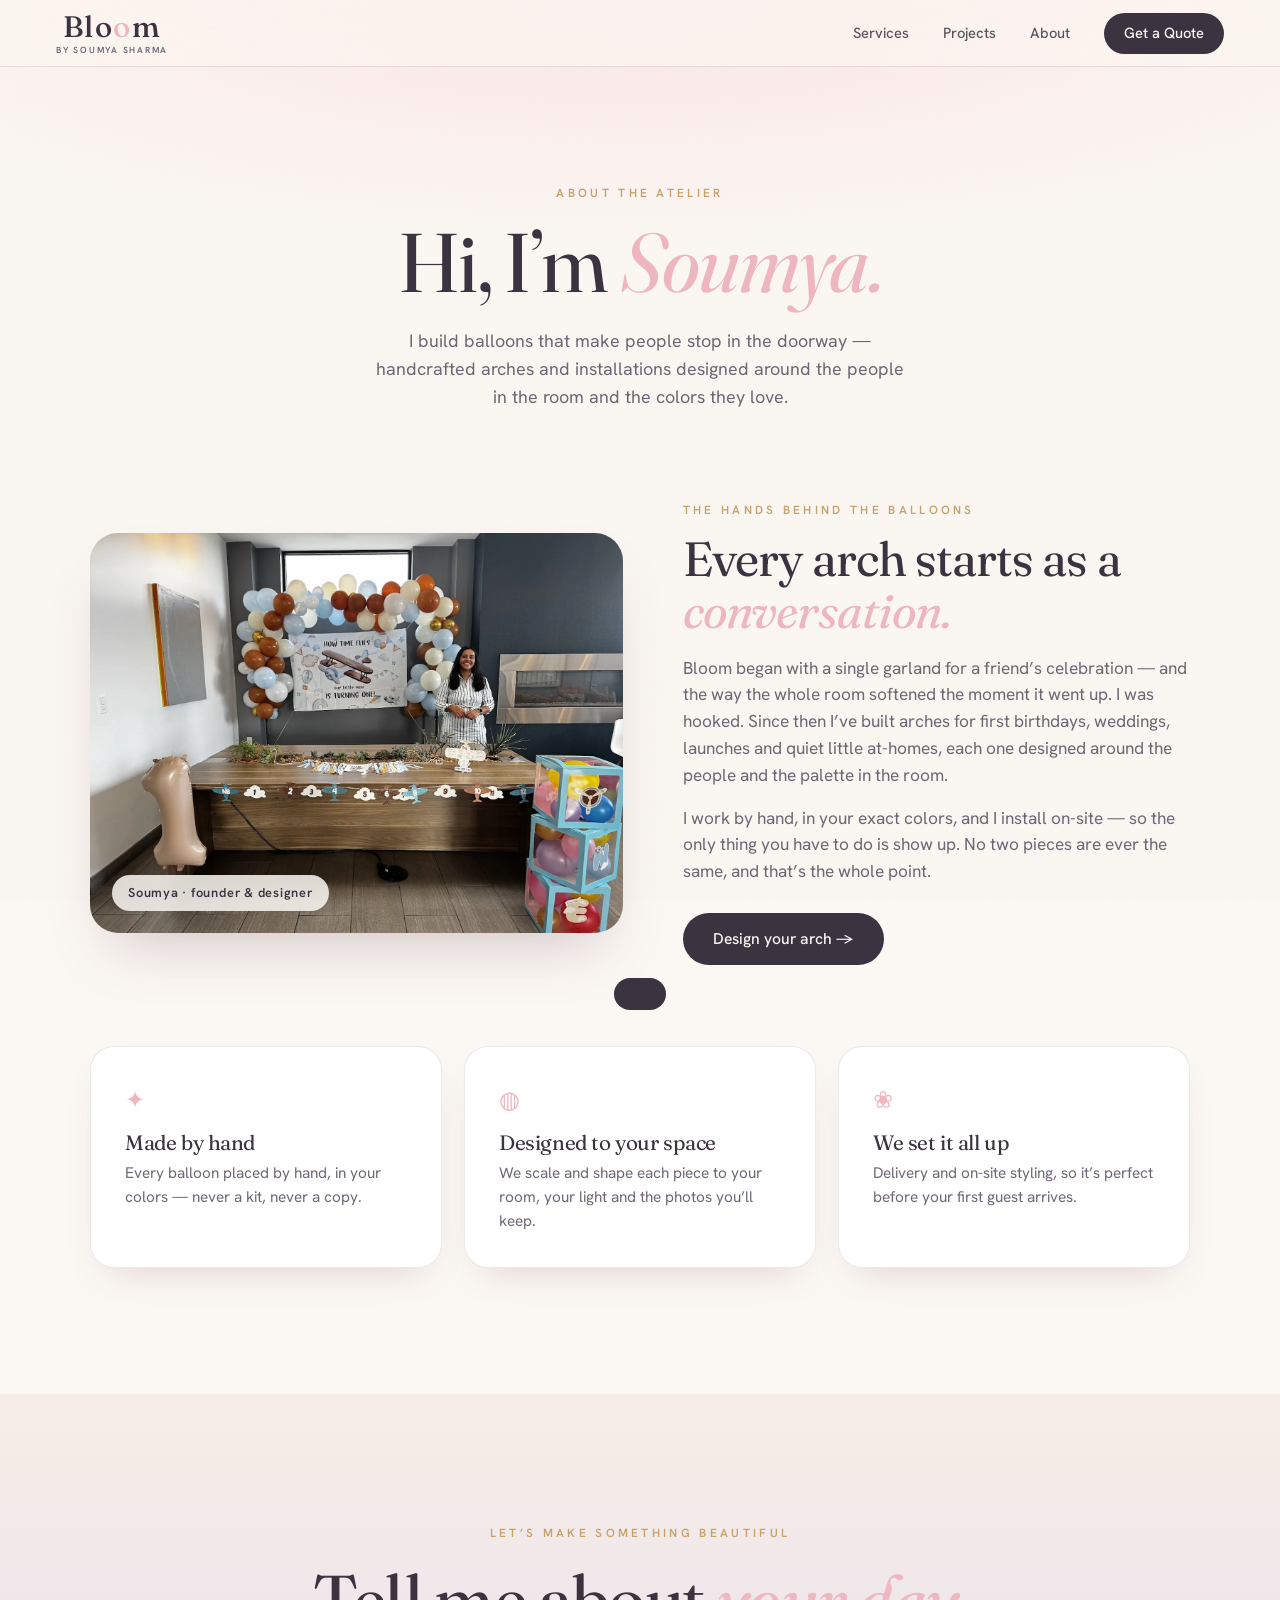
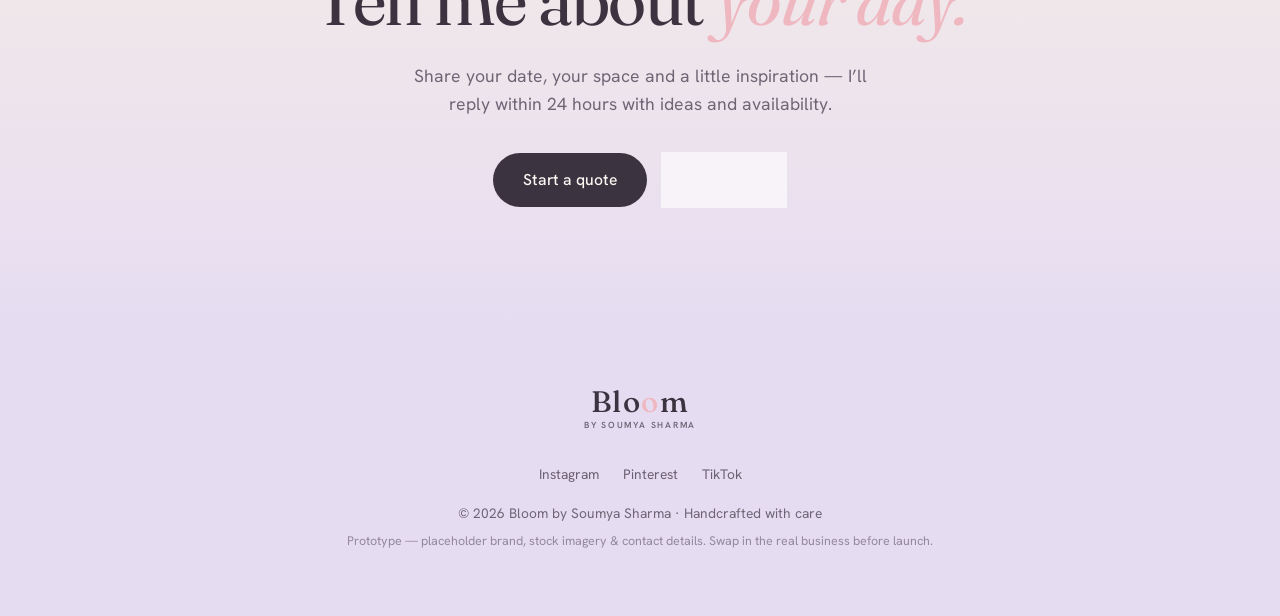
==== commit bfd6d5f0: "Replace mock projects with 6 real Bloom events + photo carousel Swap the six placeholder case studie" ====
--- a/about.html
+++ b/about.html
@@ -10,7 +10,7 @@
 <link rel="preconnect" href="https://fonts.googleapis.com">
 <link rel="preconnect" href="https://fonts.gstatic.com" crossorigin>
 <link href="https://fonts.googleapis.com/css2?family=Fraunces:ital,opsz,wght@0,9..144,300..600;1,9..144,300..400&family=Hanken+Grotesk:wght@300;400;500;600&display=swap" rel="stylesheet">
-<link rel="stylesheet" href="css/styles.css?v=4">
+<link rel="stylesheet" href="css/styles.css?v=5">
 </head>
 <body>
 
@@ -101,6 +101,6 @@
 
 <div class="toast" id="toast" role="status" aria-live="polite"></div>
 
-<script src="js/reveal.js?v=4" defer></script>
+<script src="js/reveal.js?v=5" defer></script>
 </body>
 </html>
--- a/css/styles.css
+++ b/css/styles.css
@@ -220,6 +220,28 @@
 .modal-stats .s small{color:var(--ink-soft);font-size:.82rem;letter-spacing:.05em}
 .modal-palette{display:flex;gap:8px;align-items:center;margin-bottom:26px}
 .modal-palette i{width:22px;height:22px;border-radius:50%;box-shadow:0 0 0 1px var(--line)}
+
+/* multi-photo badge on a project card */
+.proj-multi{position:absolute;top:16px;right:16px;z-index:3;font-size:.72rem;font-weight:600;letter-spacing:.03em;
+  background:rgba(251,247,242,.85);-webkit-backdrop-filter:blur(6px);backdrop-filter:blur(6px);color:var(--ink);
+  padding:5px 11px;border-radius:100px;box-shadow:var(--shadow-soft)}
+
+/* modal hero carousel (projects with 2+ photos) */
+.carousel{position:absolute;inset:0;overflow:hidden}
+.car-track{display:flex;height:100%;transition:transform .55s var(--ease)}
+.car-slide{min-width:100%;height:100%}
+.car-slide img{width:100%;height:100%;object-fit:cover}
+.car-arrow{position:absolute;top:50%;transform:translateY(-50%);z-index:3;width:42px;height:42px;border:none;border-radius:50%;
+  cursor:pointer;background:rgba(251,247,242,.82);color:var(--ink);font-size:1.4rem;line-height:1;
+  display:flex;align-items:center;justify-content:center;box-shadow:var(--shadow-soft);
+  -webkit-backdrop-filter:blur(6px);backdrop-filter:blur(6px);transition:background .3s,transform .3s}
+.car-arrow:hover{background:#fff;transform:translateY(-50%) scale(1.08)}
+.car-arrow.prev{left:16px}
+.car-arrow.next{right:16px}
+.car-dots{position:absolute;left:0;right:0;bottom:14px;z-index:3;display:flex;gap:8px;justify-content:center}
+.car-dot{width:8px;height:8px;padding:0;border:none;border-radius:50%;cursor:pointer;background:rgba(255,255,255,.55);
+  box-shadow:0 0 0 1px rgba(0,0,0,.12);transition:transform .3s,background .3s}
+.car-dot.on{background:#fff;transform:scale(1.35)}
 
 /* ---------- QUOTE BUILDER ---------- */
 .quote{background:radial-gradient(120% 90% at 100% 0%,var(--blush-soft) 0%,transparent 50%),var(--cream)}
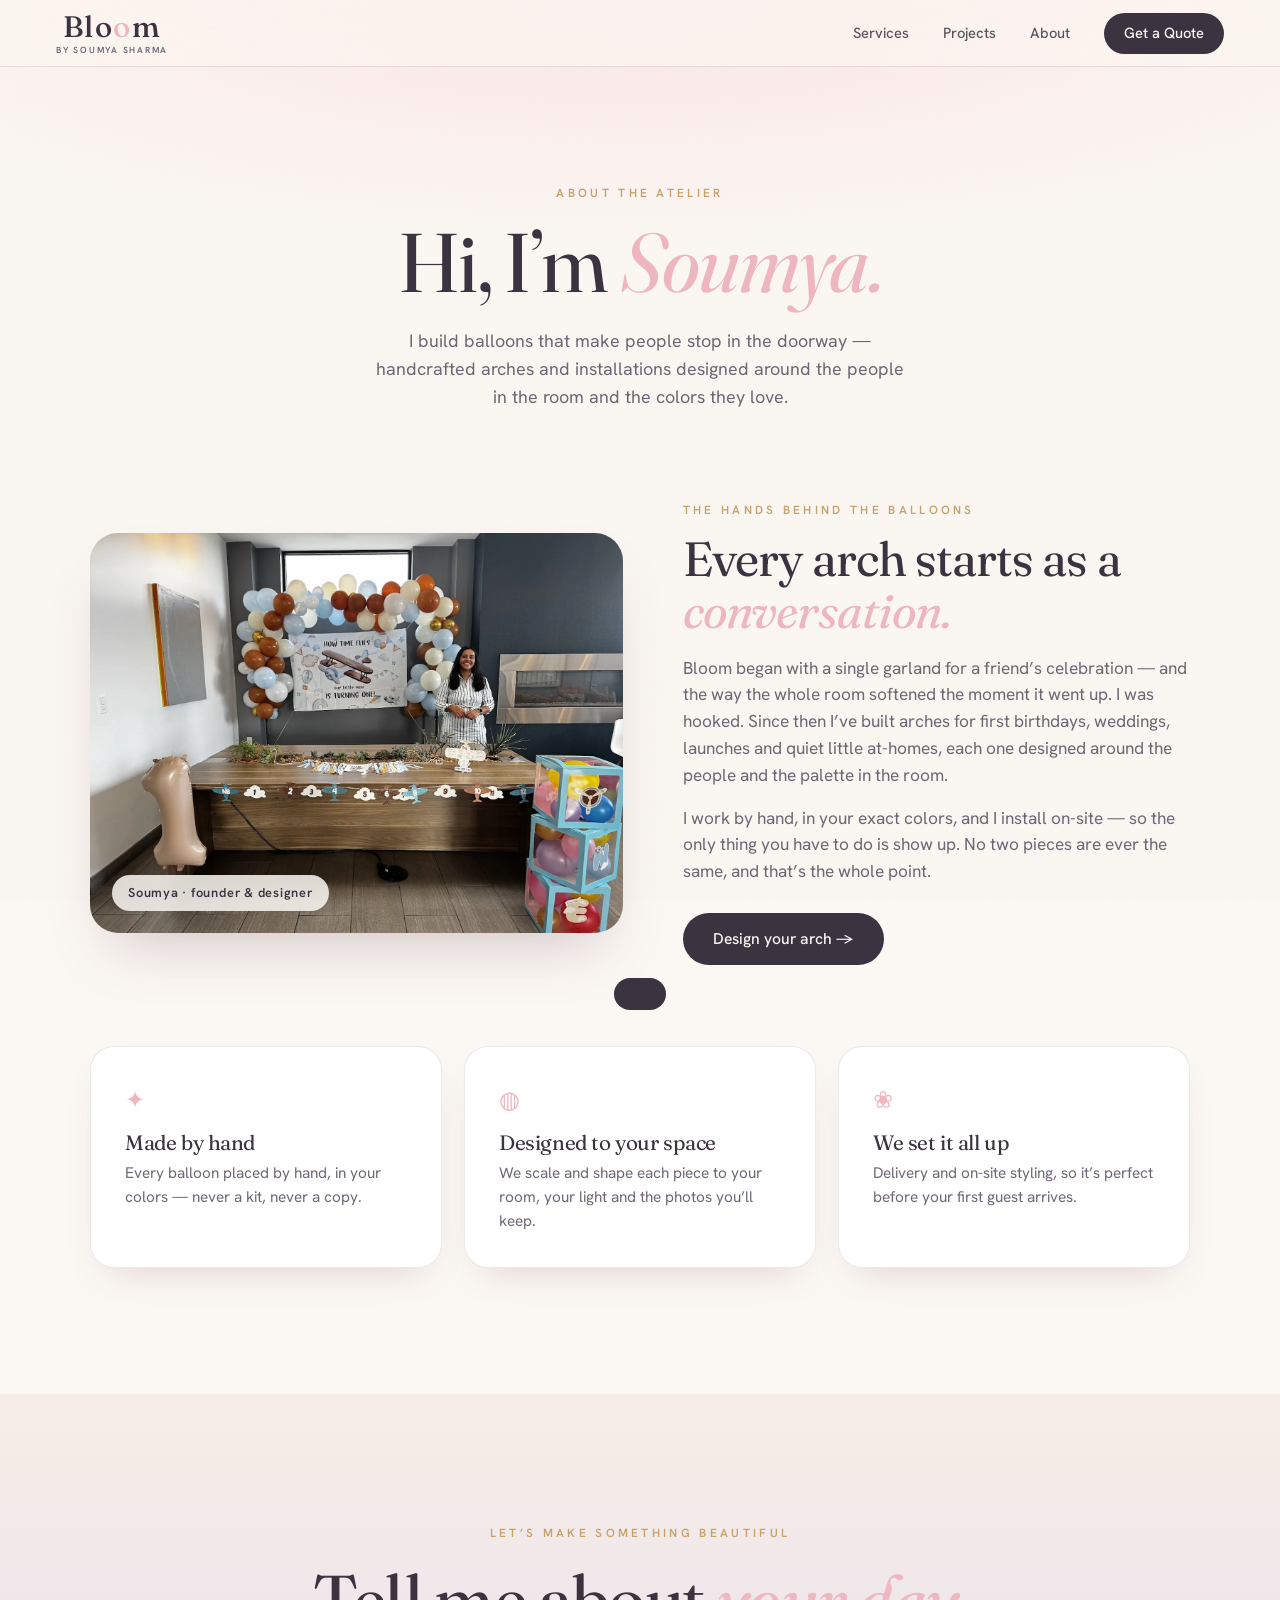
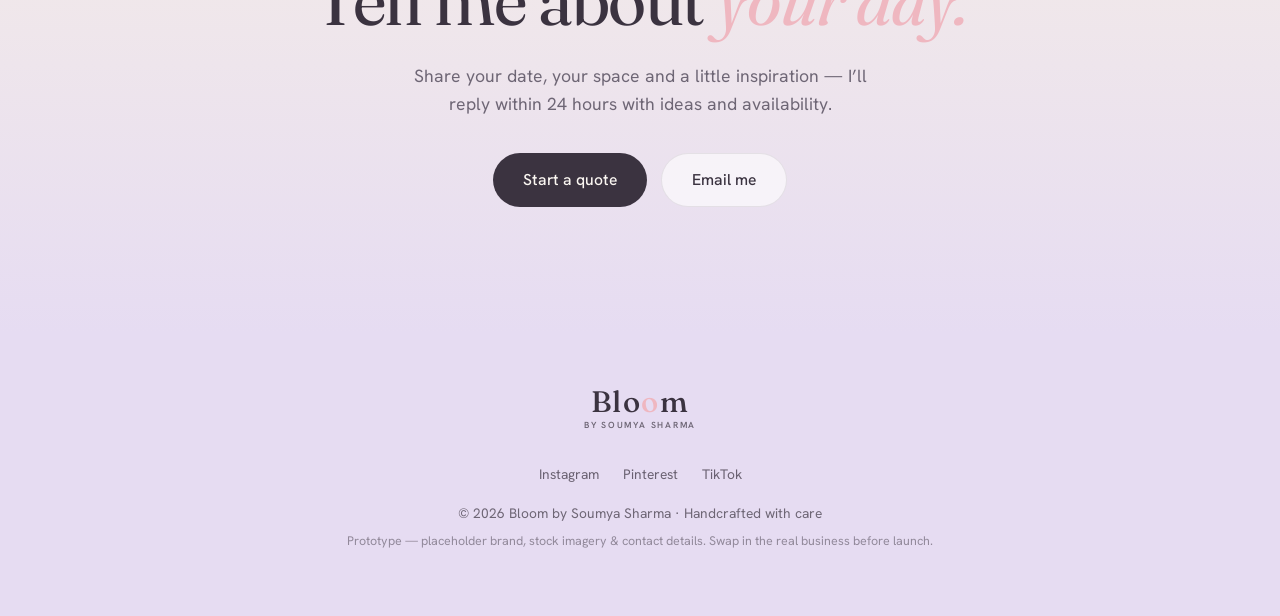
==== commit 74ba8068: "Popup: editorial split layout so event photos are never cropped The modal used a fixed-height cover " ====
--- a/about.html
+++ b/about.html
@@ -10,7 +10,7 @@
 <link rel="preconnect" href="https://fonts.googleapis.com">
 <link rel="preconnect" href="https://fonts.gstatic.com" crossorigin>
 <link href="https://fonts.googleapis.com/css2?family=Fraunces:ital,opsz,wght@0,9..144,300..600;1,9..144,300..400&family=Hanken+Grotesk:wght@300;400;500;600&display=swap" rel="stylesheet">
-<link rel="stylesheet" href="css/styles.css?v=5">
+<link rel="stylesheet" href="css/styles.css?v=6">
 </head>
 <body>
 
@@ -101,6 +101,6 @@
 
 <div class="toast" id="toast" role="status" aria-live="polite"></div>
 
-<script src="js/reveal.js?v=5" defer></script>
+<script src="js/reveal.js?v=6" defer></script>
 </body>
 </html>
--- a/css/styles.css
+++ b/css/styles.css
@@ -203,15 +203,25 @@
 .modal-bg{position:fixed;inset:0;background:rgba(40,28,42,.5);backdrop-filter:blur(8px);z-index:200;
   display:flex;align-items:center;justify-content:center;padding:24px;opacity:0;pointer-events:none;transition:opacity .4s}
 .modal-bg.open{opacity:1;pointer-events:auto}
-.modal{background:var(--cream);border-radius:30px;max-width:880px;width:100%;max-height:90vh;overflow:hidden;
+.modal{position:relative;background:var(--cream);border-radius:30px;max-width:980px;width:100%;max-height:90vh;overflow:hidden;
   transform:translateY(30px) scale(.98);transition:transform .5s var(--ease);box-shadow:var(--shadow)}
 .modal-bg.open .modal{transform:none}
-.modal-scroll{max-height:90vh;overflow-y:auto}
-.modal-hero{height:320px;position:relative;overflow:hidden}
-.modal-hero img{width:100%;height:100%;object-fit:cover}
-.modal-close{position:absolute;top:18px;right:18px;background:rgba(255,255,255,.88);border:none;width:42px;height:42px;
-  border-radius:50%;cursor:pointer;font-size:1.1rem;z-index:3;display:flex;align-items:center;justify-content:center;box-shadow:var(--shadow-soft)}
-.modal-body{padding:38px clamp(28px,5vw,52px) 48px}
+/* editorial split — a photo column (left) beside the scrolling story column (right) */
+.modal-scroll{display:flex;align-items:stretch;max-height:90vh;min-height:min(540px,84vh)}
+.modal-hero{position:relative;overflow:hidden;flex:0 0 47%;background:#ece4dc}
+.modal-body{flex:1 1 53%;overflow-y:auto;max-height:90vh;padding:clamp(32px,4vw,46px) clamp(28px,4vw,46px) 44px}
+.modal-close{position:absolute;top:18px;right:18px;background:rgba(255,255,255,.9);border:none;width:42px;height:42px;
+  border-radius:50%;cursor:pointer;font-size:1.1rem;z-index:6;display:flex;align-items:center;justify-content:center;
+  box-shadow:var(--shadow-soft);transition:background .3s,transform .3s}
+.modal-close:hover{background:#fff;transform:scale(1.06)}
+
+/* whole, uncropped photo floated over a soft blurred copy of itself */
+.ph{position:absolute;inset:0}
+.ph-blur{position:absolute;inset:0;background-size:cover;background-position:center;
+  filter:blur(28px) saturate(1.15);transform:scale(1.2);opacity:.5}
+.ph::after{content:"";position:absolute;inset:0;background:linear-gradient(180deg,rgba(40,28,42,.06),rgba(40,28,42,.16))}
+.ph-img{position:absolute;inset:0;z-index:1;width:100%;height:100%;object-fit:contain;
+  filter:drop-shadow(0 14px 32px rgba(40,28,42,.3))}
 .modal-body .eyebrow{display:block;margin-bottom:14px}
 .modal-body h2{font-size:clamp(2rem,4vw,3rem);margin-bottom:18px}
 .modal-body p{color:var(--ink-soft);font-size:1.05rem;margin-bottom:16px}
@@ -226,12 +236,11 @@
   background:rgba(251,247,242,.85);-webkit-backdrop-filter:blur(6px);backdrop-filter:blur(6px);color:var(--ink);
   padding:5px 11px;border-radius:100px;box-shadow:var(--shadow-soft)}
 
-/* modal hero carousel (projects with 2+ photos) */
+/* modal photo carousel (projects with 2+ photos) */
 .carousel{position:absolute;inset:0;overflow:hidden}
 .car-track{display:flex;height:100%;transition:transform .55s var(--ease)}
-.car-slide{min-width:100%;height:100%}
-.car-slide img{width:100%;height:100%;object-fit:cover}
-.car-arrow{position:absolute;top:50%;transform:translateY(-50%);z-index:3;width:42px;height:42px;border:none;border-radius:50%;
+.car-slide{min-width:100%;height:100%;position:relative}
+.car-arrow{position:absolute;top:50%;transform:translateY(-50%);z-index:4;width:42px;height:42px;border:none;border-radius:50%;
   cursor:pointer;background:rgba(251,247,242,.82);color:var(--ink);font-size:1.4rem;line-height:1;
   display:flex;align-items:center;justify-content:center;box-shadow:var(--shadow-soft);
   -webkit-backdrop-filter:blur(6px);backdrop-filter:blur(6px);transition:background .3s,transform .3s}
@@ -242,6 +251,13 @@
 .car-dot{width:8px;height:8px;padding:0;border:none;border-radius:50%;cursor:pointer;background:rgba(255,255,255,.55);
   box-shadow:0 0 0 1px rgba(0,0,0,.12);transition:transform .3s,background .3s}
 .car-dot.on{background:#fff;transform:scale(1.35)}
+
+/* modal stacks to photo-over-story on phones */
+@media(max-width:760px){
+  .modal-scroll{flex-direction:column;min-height:0;overflow-y:auto}
+  .modal-hero{flex:none;height:44vh;max-height:360px}
+  .modal-body{flex:none;max-height:none;overflow:visible}
+}
 
 /* ---------- QUOTE BUILDER ---------- */
 .quote{background:radial-gradient(120% 90% at 100% 0%,var(--blush-soft) 0%,transparent 50%),var(--cream)}
